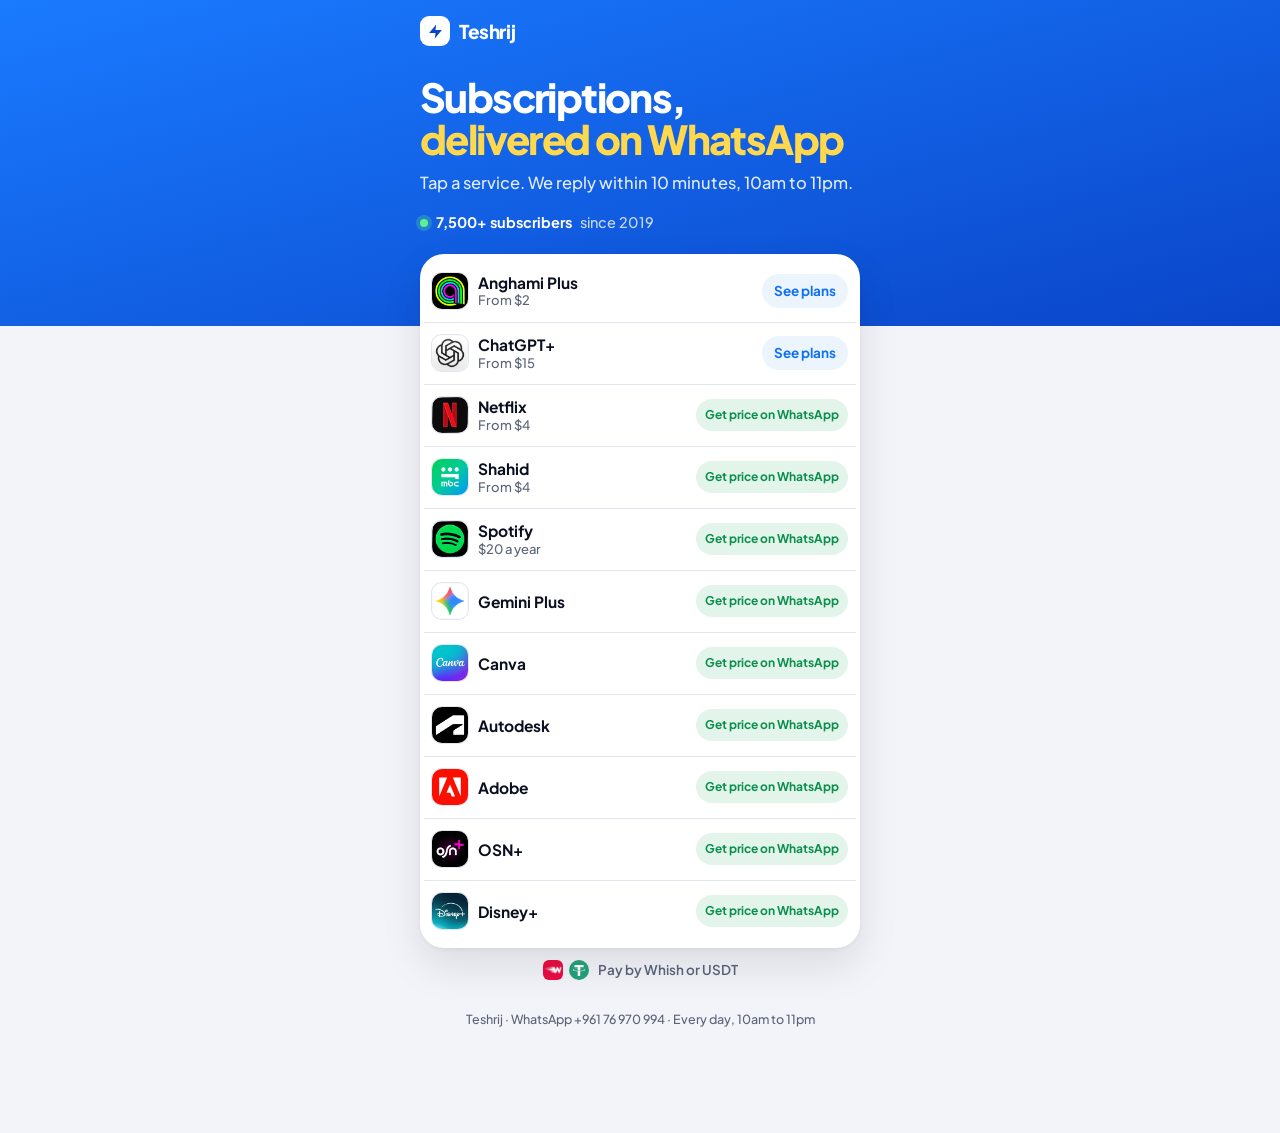
==== index.html @ 45667e6c "Publish Teshrij landing pages Co-Authored-By: Claude Opus 5.5 <noreply@anthropic.com>" ====
<!doctype html>
<html lang="en">
<head>
  <meta charset="utf-8">
  <meta name="viewport" content="width=device-width, initial-scale=1, viewport-fit=cover">
  <title>Subscriptions | Teshrij</title>
  <meta name="description" content="Anghami, ChatGPT, Netflix, Shahid, Spotify, Gemini, Canva, Autodesk, Adobe, OSN+ and Disney+ subscriptions. Prices and details on WhatsApp.">
  <meta name="theme-color" content="#1a7bff">
  <link rel="icon" href="data:image/svg+xml,%3Csvg xmlns='http://www.w3.org/2000/svg' viewBox='0 0 32 32'%3E%3Crect width='32' height='32' rx='8' fill='%230f71f2'/%3E%3Cpath transform='translate(4 4)' d='M13 2 3 14h9l-1 8 10-12h-9l1-8z' fill='%23fff'/%3E%3C/svg%3E">
  <link rel="preconnect" href="https://fonts.googleapis.com">
  <link rel="preconnect" href="https://fonts.gstatic.com" crossorigin>
  <link href="https://fonts.googleapis.com/css2?family=Plus+Jakarta+Sans:wght@500;600;700;800&display=swap" rel="stylesheet">
  <link rel="stylesheet" href="lp.css">

  <!-- TikTok Pixel Code Start (pixel "combined") -->
  <script>
  !function (w, d, t) {
    w.TiktokAnalyticsObject=t;var ttq=w[t]=w[t]||[];ttq.methods=["page","track","identify","instances","debug","on","off","once","ready","alias","group","enableCookie","disableCookie","holdConsent","revokeConsent","grantConsent"],ttq.setAndDefer=function(t,e){t[e]=function(){t.push([e].concat(Array.prototype.slice.call(arguments,0)))}};for(var i=0;i<ttq.methods.length;i++)ttq.setAndDefer(ttq,ttq.methods[i]);ttq.instance=function(t){for(
  var e=ttq._i[t]||[],n=0;n<ttq.methods.length;n++)ttq.setAndDefer(e,ttq.methods[n]);return e},ttq.load=function(e,n){var r="https://analytics.tiktok.com/i18n/pixel/events.js",o=n&&n.partner;ttq._i=ttq._i||{},ttq._i[e]=[],ttq._i[e]._u=r,ttq._t=ttq._t||{},ttq._t[e]=+new Date,ttq._o=ttq._o||{},ttq._o[e]=n||{};n=document.createElement("script")
  ;n.type="text/javascript",n.async=!0,n.src=r+"?sdkid="+e+"&lib="+t;e=document.getElementsByTagName("script")[0];e.parentNode.insertBefore(n,e)};

    ttq.load('DBV30EBC77UCDH70T290');
    ttq.page();
  }(window, document, 'ttq');
  </script>
  <!-- TikTok Pixel Code End -->
</head>
<body class="theme-gpt">
  <header class="hero">
    <div class="wrap">
      <div class="top">
        <p class="brand"><span class="mark"><svg viewBox="0 0 24 24" aria-hidden="true"><path d="M13 2 3 14h9l-1 8 10-12h-9l1-8z"/></svg></span>Teshrij</p>
      </div>
      <h1>Subscriptions, <em>delivered on WhatsApp</em></h1>
      <p class="lead">Tap a service. We reply within 10 minutes, 10am to 11pm.</p>
      <p class="trust"><span class="dotlive"></span><b>7,500+ subscribers</b> since 2019</p>
    </div>
  </header>

  <main class="wrap">
    <div class="list services buy">
        <a class="row" href="anghami.html" data-page>
          <img src="img/anghami.png" alt="" width="40" height="40"><span class="name">Anghami Plus<small>From $2</small></span><span class="go">See plans</span>
        </a>
        <a class="row" href="chatgpt.html" data-page>
          <img src="img/chatgpt.png" alt="" width="40" height="40"><span class="name">ChatGPT+<small>From $15</small></span><span class="go">See plans</span>
        </a>
        <a class="row" data-wa="Hello! I'd like the prices and details for Netflix" href="https://wa.me/96176970994">
          <img src="img/netflix.png" alt="" width="40" height="40"><span class="name">Netflix<small>From $4</small></span><span class="go">Get price on WhatsApp</span>
        </a>
        <a class="row" data-wa="Hello! I'd like the prices and details for Shahid" href="https://wa.me/96176970994">
          <img src="img/shahid.png" alt="" width="40" height="40"><span class="name">Shahid<small>From $4</small></span><span class="go">Get price on WhatsApp</span>
        </a>
        <a class="row" data-wa="Hello! I'd like the prices and details for Spotify" href="https://wa.me/96176970994">
          <img src="img/spotify.png" alt="" width="40" height="40"><span class="name">Spotify<small>$20 a year</small></span><span class="go">Get price on WhatsApp</span>
        </a>
        <a class="row" data-wa="Hello! I'd like the prices and details for Gemini Plus" href="https://wa.me/96176970994">
          <img src="img/gemini.png" alt="" width="40" height="40"><span class="name">Gemini Plus</span><span class="go">Get price on WhatsApp</span>
        </a>
        <a class="row" data-wa="Hello! I'd like the prices and details for Canva" href="https://wa.me/96176970994">
          <img src="img/canva.png" alt="" width="40" height="40"><span class="name">Canva</span><span class="go">Get price on WhatsApp</span>
        </a>
        <a class="row" data-wa="Hello! I'd like the prices and details for Autodesk" href="https://wa.me/96176970994">
          <img src="img/autodesk.png" alt="" width="40" height="40"><span class="name">Autodesk</span><span class="go">Get price on WhatsApp</span>
        </a>
        <a class="row" data-wa="Hello! I'd like the prices and details for Adobe" href="https://wa.me/96176970994">
          <img src="img/adobe.svg" alt="" width="40" height="40"><span class="name">Adobe</span><span class="go">Get price on WhatsApp</span>
        </a>
        <a class="row" data-wa="Hello! I'd like the prices and details for OSN+" href="https://wa.me/96176970994">
          <img src="img/osn.png" alt="" width="40" height="40"><span class="name">OSN+</span><span class="go">Get price on WhatsApp</span>
        </a>
        <a class="row" data-wa="Hello! I'd like the prices and details for Disney+" href="https://wa.me/96176970994">
          <img src="img/disney.png" alt="" width="40" height="40"><span class="name">Disney+</span><span class="go">Get price on WhatsApp</span>
        </a>
    </div>

    <p class="assure"><img src="img/whish.png" alt="" width="20" height="20"><img src="img/usdt.svg" alt="" width="20" height="20"><span>Pay by Whish or USDT</span></p>

    <footer>Teshrij · WhatsApp +961 76 970 994 · Every day, 10am to 11pm</footer>
  </main>

  <script src="catalog.js"></script>
</body>
</html>
---- lp.css ----
/* Teshrij landing pages. Phone first. A dark hero carries the offer; the plan card overlaps it so the
   prices are on the first screen. <body class="theme-gpt | theme-anghami"> sets the product colours. */
:root {
  --bg: #f3f4f9;
  --card: #ffffff;
  --text: #0b1020;
  --muted: #5b6478;
  --line: #e3e6ef;
  --hero: #070a13;
  --wa: #16a34a;
  --price: #ffd84d;
  --good: #0b8f4d;
  --shadow: 0 2px 4px rgba(11, 16, 32, 0.04), 0 18px 40px rgba(11, 16, 32, 0.10);
  --font: "Plus Jakarta Sans", system-ui, -apple-system, "Segoe UI", Roboto, sans-serif;
}
/* one clear colour per page for the hero; green for the action, yellow for the price, on every page */
.theme-gpt { --a1: #1a7bff; --a2: #0a45c9; --accent: #0f71f2; --tint: rgba(15, 113, 242, 0.08); }
.theme-anghami { --a1: #8a3ffc; --a2: #5b1fd1; --accent: #7b2ff7; --tint: rgba(123, 47, 247, 0.08); }

@media (prefers-color-scheme: dark) {
  :root { --bg: #070a13; --card: #121a2c; --text: #f3f5fa; --muted: #98a2b7; --line: #25304a; --good: #3ddc84; --shadow: 0 18px 40px rgba(0, 0, 0, 0.45); }
  .theme-gpt { --accent: #5aa2ff; --tint: rgba(90, 162, 255, 0.14); }
  .theme-anghami { --accent: #b68cff; --tint: rgba(182, 140, 255, 0.14); }
}

* { box-sizing: border-box; margin: 0; -webkit-tap-highlight-color: transparent; }
html { scroll-behavior: smooth; }
body {
  background: var(--bg);
  color: var(--text);
  font: 500 16px/1.5 var(--font);
  -webkit-text-size-adjust: 100%;
  -webkit-font-smoothing: antialiased;
  min-height: 100vh;
  padding-bottom: calc(104px + env(safe-area-inset-bottom)); /* room for the bottom bar */
}
.wrap { max-width: 476px; margin: 0 auto; padding: 0 18px; }
button { font: inherit; }

/* ---- hero ---- */
.hero {
  background: linear-gradient(165deg, var(--a1), var(--a2));
  color: #fff;
  padding: 16px 0 92px;
}
.top { display: flex; align-items: center; justify-content: space-between; gap: 12px; }
.brand { display: flex; align-items: center; gap: 9px; font-weight: 800; font-size: 19px; letter-spacing: -0.02em; }
.brand .mark { display: grid; place-items: center; width: 30px; height: 30px; border-radius: 9px; background: #fff; }
.brand svg { width: 17px; height: 17px; fill: var(--a2); }
.msg {
  display: inline-flex; align-items: center; gap: 6px; padding: 7px 12px; border-radius: 99px;
  border: 1px solid rgba(255, 255, 255, 0.22); background: rgba(255, 255, 255, 0.08);
  color: rgba(255, 255, 255, 0.85); font-size: 13px; font-weight: 600; text-decoration: none;
}
.msg svg { width: 15px; height: 15px; fill: #fff; }
.product { display: flex; align-items: center; gap: 9px; margin-top: 30px; font-weight: 700; font-size: 15px; color: rgba(255, 255, 255, 0.8); }
.product img { width: 28px; height: 28px; border-radius: 8px; }
h1 { margin-top: 10px; font-size: 40px; line-height: 1.04; letter-spacing: -0.04em; font-weight: 800; text-wrap: balance; }
.hero .top + h1 { margin-top: 30px; }
h1 em { font-style: normal; color: var(--price); }
h1 .kind { display: block; }
.lead { margin-top: 12px; font-size: 16.5px; color: rgba(255, 255, 255, 0.88); text-wrap: pretty; }
.trust { display: flex; align-items: center; gap: 8px; margin-top: 16px; font-size: 14.5px; color: rgba(255, 255, 255, 0.78); }
.trust b { color: #fff; font-weight: 700; }
.dotlive { width: 8px; height: 8px; border-radius: 50%; background: #5cf08f; box-shadow: 0 0 0 4px rgba(92, 240, 143, 0.25); }

/* ---- plan card (overlaps the hero) ---- */
.buy { position: relative; margin-top: -72px; padding: 18px 14px 14px; background: var(--card); border-radius: 24px; box-shadow: var(--shadow); }
.buy h2 { margin: 0 4px; font-size: 18px; font-weight: 800; letter-spacing: -0.02em; text-transform: none; color: var(--text); }
.plans { margin-top: 12px; display: grid; gap: 9px; }
.plan { display: block; position: relative; cursor: pointer; }
.plan input { position: absolute; inset: 0; width: 100%; height: 100%; margin: 0; opacity: 0; cursor: pointer; }
.plan .box {
  position: relative; display: flex; align-items: center; gap: 12px; min-height: 62px; padding: 10px 14px;
  border: 1.5px solid var(--line); border-radius: 16px; transition: border-color 0.15s, background-color 0.15s;
}
.plan .dot { flex: none; width: 22px; height: 22px; border-radius: 50%; border: 2px solid var(--line); transition: border-color 0.15s, border-width 0.15s; }
.plan .name { flex: 1; min-width: 0; font-weight: 700; font-size: 16.5px; line-height: 1.25; }
.plan .name small { display: block; font-weight: 500; font-size: 13px; color: var(--muted); margin-top: 1px; }
.plan .name .save { color: var(--good); font-weight: 700; }
.plan .price { font-weight: 800; font-size: 22px; letter-spacing: -0.03em; font-variant-numeric: tabular-nums; }
.plan .tag {
  position: absolute; top: -10px; right: 12px; padding: 2px 10px; border-radius: 99px;
  background: var(--price); color: #231a00; font-size: 11px; font-weight: 800; letter-spacing: 0.03em; text-transform: uppercase;
}
.plan input:checked + .box { border-color: var(--accent); background: var(--tint); }
.plan input:checked + .box .dot { border-color: var(--accent); border-width: 7px; }
.plan input:focus-visible + .box { outline: 2px solid var(--accent); outline-offset: 2px; }
.or { margin: 6px 4px -2px; font-size: 13px; font-weight: 700; color: var(--muted); }

/* ---- buttons ---- */
.cta {
  display: flex; align-items: center; justify-content: center; gap: 10px; width: 100%; min-height: 58px; padding: 0 16px;
  border: 0; border-radius: 16px; cursor: pointer; text-decoration: none;
  background: var(--wa); color: #fff;
  font-weight: 800; font-size: 17.5px; letter-spacing: -0.01em;
  box-shadow: 0 10px 24px rgba(22, 163, 74, 0.35);
  transition: transform 0.1s;
}
.cta:active { transform: scale(0.98); }
.cta svg { flex: none; width: 24px; height: 24px; fill: currentColor; }
.buy .cta { margin-top: 14px; }
.cta.off { background: var(--line); color: var(--muted); box-shadow: none; }
.cta.off svg { display: none; }
.assure { display: flex; align-items: center; justify-content: center; gap: 6px; margin-top: 12px; color: var(--muted); font-size: 13.5px; font-weight: 600; }
.assure img { width: 20px; height: 20px; border-radius: 6px; }
.assure span { margin-left: 3px; }

/* ---- benefits ---- */
.benefits { list-style: none; padding: 0; margin-top: 16px; display: grid; grid-template-columns: repeat(3, 1fr); gap: 9px; }
.benefits li { padding: 14px 8px 12px; background: var(--card); border: 1px solid var(--line); border-radius: 16px; text-align: center; font-size: 13px; font-weight: 700; line-height: 1.3; }
.benefits svg { display: block; width: 24px; height: 24px; margin: 0 auto 8px; fill: none; stroke: var(--accent); stroke-width: 2; stroke-linecap: round; stroke-linejoin: round; }

/* ---- section titles ---- */
main > h2 { margin-top: 34px; font-size: 21px; font-weight: 800; letter-spacing: -0.03em; }

/* ---- reviews: swipe sideways ---- */
.reviews { display: flex; gap: 10px; margin: 12px -18px 0; padding: 2px 18px 6px; overflow-x: auto; scroll-snap-type: x mandatory; scrollbar-width: none; }
.reviews::-webkit-scrollbar { display: none; }
.reviews figure { flex: 0 0 78%; scroll-snap-align: center; padding: 16px; background: var(--card); border: 1px solid var(--line); border-radius: 18px; }
.reviews figure::before { content: "\201C"; display: block; height: 26px; font-size: 44px; line-height: 1; font-weight: 800; color: var(--accent); }
.reviews blockquote { font-weight: 700; font-size: 16px; line-height: 1.4; }
.reviews figcaption { margin-top: 8px; color: var(--muted); font-size: 12.5px; }

/* ---- numbers ---- */
.proof { list-style: none; padding: 0; margin-top: 14px; display: grid; grid-template-columns: repeat(3, 1fr); background: var(--card); border: 1px solid var(--line); border-radius: 18px; }
.proof li { padding: 14px 6px; text-align: center; }
.proof li + li { border-left: 1px solid var(--line); }
.proof b { display: block; font-size: 22px; font-weight: 800; letter-spacing: -0.03em; line-height: 1.2; }
.proof span { display: block; color: var(--muted); font-size: 12.5px; margin-top: 2px; }

/* ---- how it works ---- */
.steps { list-style: none; padding: 0; margin-top: 12px; display: grid; gap: 9px; counter-reset: step; }
.steps li { position: relative; padding: 14px 16px 14px 58px; background: var(--card); border: 1px solid var(--line); border-radius: 16px; counter-increment: step; }
.steps li::before {
  content: counter(step); position: absolute; left: 14px; top: 14px; width: 30px; height: 30px; border-radius: 10px;
  background: var(--accent); color: #fff; font-weight: 800; font-size: 14px; display: grid; place-items: center;
}
.steps b { display: block; font-weight: 700; }
.steps span { color: var(--muted); font-size: 14.5px; }

/* ---- questions ---- */
.faq { margin-top: 12px; background: var(--card); border: 1px solid var(--line); border-radius: 18px; overflow: hidden; }
.faq details + details { border-top: 1px solid var(--line); }
.faq summary { display: flex; align-items: center; justify-content: space-between; gap: 12px; padding: 15px 16px; font-weight: 700; cursor: pointer; list-style: none; }
.faq summary::-webkit-details-marker { display: none; }
.faq summary::after { content: "+"; flex: none; color: var(--muted); font-size: 22px; font-weight: 500; line-height: 1; }
.faq details[open] summary::after { content: "\2212"; }
.faq p { padding: 0 16px 16px; color: var(--muted); font-size: 15px; }

footer { margin-top: 30px; color: var(--muted); font-size: 12.5px; text-align: center; }

/* ---- services list ---- */
.list.services { padding: 6px 4px; }
.row { display: flex; align-items: center; gap: 12px; min-height: 62px; padding: 9px 12px; text-decoration: none; color: inherit; border-radius: 14px; }
.row + .row { border-top: 1px solid var(--line); border-radius: 0; }
.row:active { background: var(--tint); }
.row img { flex: none; width: 40px; height: 40px; border-radius: 11px; object-fit: cover; box-shadow: 0 0 0 1px var(--line); }
.row .name { flex: 1; min-width: 0; font-weight: 700; font-size: 16.5px; line-height: 1.25; }
.row .name small { display: block; font-weight: 500; font-size: 13px; color: var(--muted); }
.row .go { flex: none; padding: 7px 12px; border-radius: 99px; background: var(--tint); color: var(--accent); font-weight: 700; font-size: 13.5px; }
.row[data-wa] .go { padding: 7px 9px; background: rgba(31, 170, 85, 0.12); color: var(--good); font-size: 12px; white-space: nowrap; }
/* the long WhatsApp label needs room on narrow phones */
.list.services .row { gap: 10px; padding: 9px 8px; }
.list.services .row img { width: 36px; height: 36px; border-radius: 10px; }
.list.services .row .name { font-size: 15.5px; }

/* ---- bottom bar ---- */
.bar {
  position: fixed; left: 0; right: 0; bottom: 0; z-index: 5;
  padding: 12px 18px calc(12px + env(safe-area-inset-bottom));
  background: var(--bg); border-top: 1px solid var(--line); transition: transform 0.2s ease-out;
}
.bar.hide { transform: translateY(110%); }
.bar > * { max-width: 440px; margin-left: auto; margin-right: auto; }

/* ---- order confirmation (bottom sheet) ---- */
[hidden] { display: none !important; }
.sheet { position: fixed; inset: 0; z-index: 10; display: flex; align-items: flex-end; justify-content: center; background: rgba(4, 6, 12, 0.62); animation: fade 0.15s; }
.sheet-card { width: 100%; max-width: 476px; padding: 24px 18px calc(12px + env(safe-area-inset-bottom)); background: var(--card); border-radius: 26px 26px 0 0; animation: rise 0.22s ease-out; }
.sheet h3 { font-size: 22px; font-weight: 800; letter-spacing: -0.03em; }
.sum { display: flex; align-items: center; justify-content: space-between; gap: 12px; margin-top: 14px; padding: 14px 16px; border-radius: 16px; background: var(--tint); font-weight: 700; }
.sum b { font-size: 26px; font-weight: 800; letter-spacing: -0.03em; }
.label { margin-top: 18px; font-weight: 800; }
.pays { display: grid; grid-template-columns: 1fr 1fr; gap: 10px; margin-top: 8px; }
.pays.nudge { animation: nudge 0.4s; }
.pays label { position: relative; cursor: pointer; }
.pays input { position: absolute; inset: 0; width: 100%; height: 100%; margin: 0; opacity: 0; cursor: pointer; }
.pays span { display: flex; align-items: center; justify-content: center; gap: 9px; min-height: 58px; border: 1.5px solid var(--line); border-radius: 16px; font-weight: 800; font-size: 17px; }
.pays img { width: 28px; height: 28px; border-radius: 8px; }
.pays input:checked + span { border-color: var(--accent); background: var(--tint); }
.pays input:focus-visible + span { outline: 2px solid var(--accent); outline-offset: 2px; }
.agree { margin: 14px 0 12px; color: var(--muted); font-size: 14px; text-align: center; }
.back { display: block; width: 100%; margin-top: 4px; padding: 12px; background: none; border: 0; color: var(--muted); font-size: 15px; font-weight: 700; cursor: pointer; }
@keyframes fade { from { opacity: 0; } }
@keyframes rise { from { transform: translateY(24px); opacity: 0; } }
@keyframes nudge { 25% { transform: translateX(-6px); } 75% { transform: translateX(6px); } }

@media (prefers-reduced-motion: reduce) {
  * { animation: none !important; transition: none !important; }
  html { scroll-behavior: auto; }
}
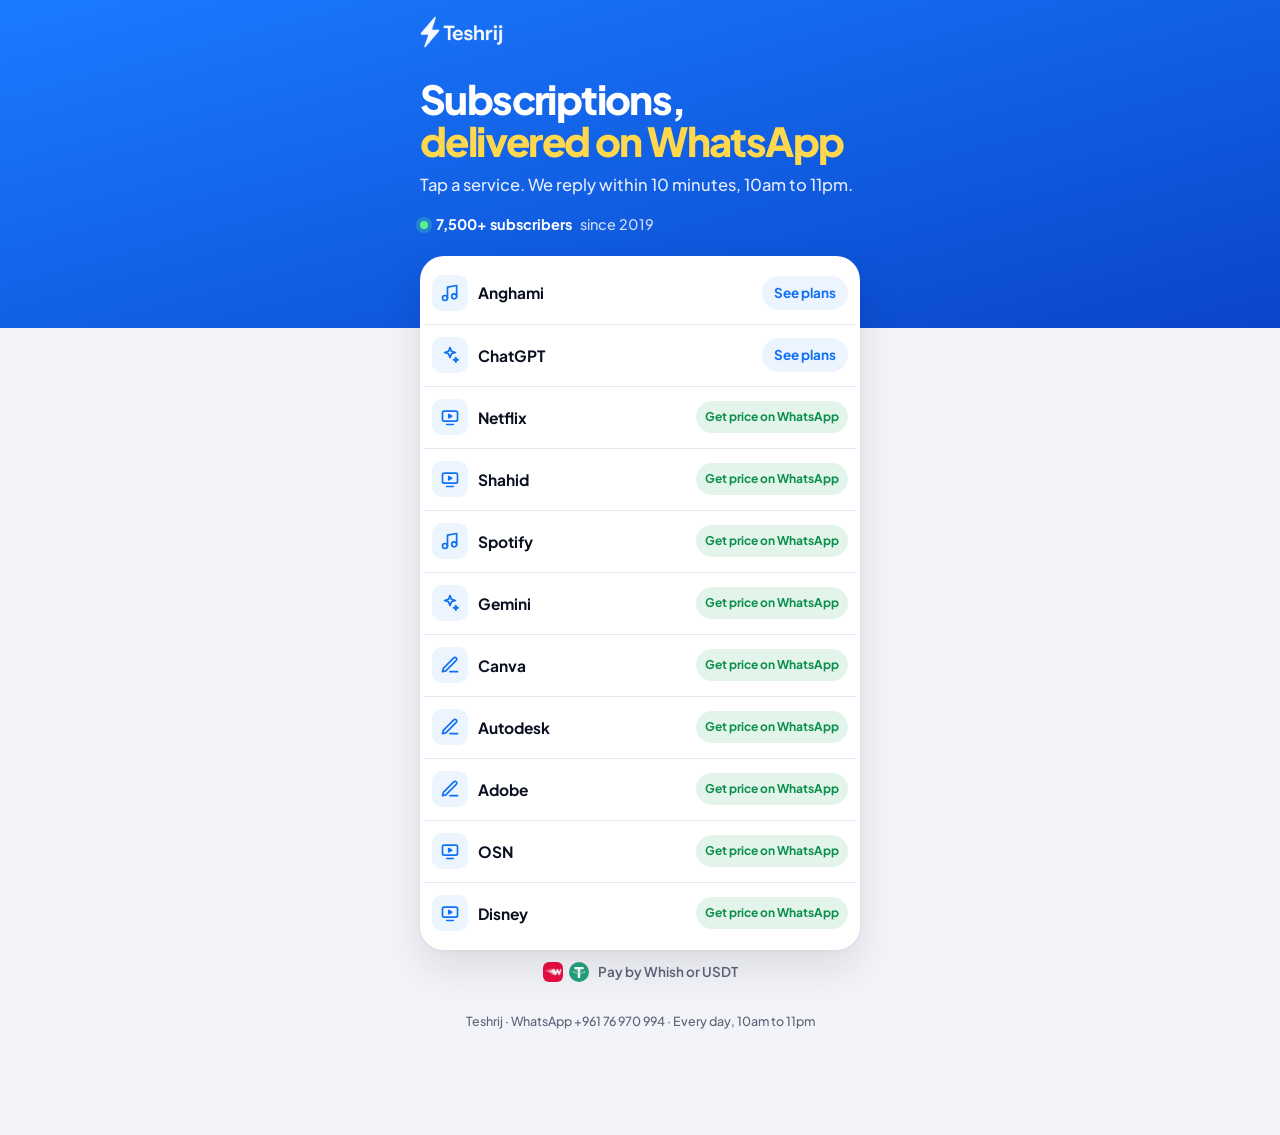
==== commit 878e77c0: "Services page without brand logos or prices, shared plans labelled, real logo - services.html / inde" ====
--- a/index.html
+++ b/index.html
@@ -4,13 +4,23 @@
   <meta charset="utf-8">
   <meta name="viewport" content="width=device-width, initial-scale=1, viewport-fit=cover">
   <title>Subscriptions | Teshrij</title>
-  <meta name="description" content="Anghami, ChatGPT, Netflix, Shahid, Spotify, Gemini, Canva, Autodesk, Adobe, OSN+ and Disney+ subscriptions. Prices and details on WhatsApp.">
+  <meta name="description" content="Anghami, ChatGPT, Netflix, Shahid, Spotify, Gemini, Canva, Autodesk, Adobe, OSN and Disney subscriptions. Prices and details on WhatsApp.">
   <meta name="theme-color" content="#1a7bff">
   <link rel="icon" href="data:image/svg+xml,%3Csvg xmlns='http://www.w3.org/2000/svg' viewBox='0 0 32 32'%3E%3Crect width='32' height='32' rx='8' fill='%230f71f2'/%3E%3Cpath transform='translate(4 4)' d='M13 2 3 14h9l-1 8 10-12h-9l1-8z' fill='%23fff'/%3E%3C/svg%3E">
   <link rel="preconnect" href="https://fonts.googleapis.com">
   <link rel="preconnect" href="https://fonts.gstatic.com" crossorigin>
   <link href="https://fonts.googleapis.com/css2?family=Plus+Jakarta+Sans:wght@500;600;700;800&display=swap" rel="stylesheet">
   <link rel="stylesheet" href="lp.css">
+  <style>
+    /* same page as services.html, with neutral icons instead of brand logos */
+    button.row { width: 100%; background: none; border: 0; text-align: left; cursor: pointer; font: inherit; color: inherit; }
+    .row .ico { flex: none; display: grid; place-items: center; width: 36px; height: 36px; border-radius: 10px; background: var(--tint); }
+    .row .ico svg { width: 20px; height: 20px; fill: none; stroke: var(--accent); stroke-width: 2; stroke-linecap: round; stroke-linejoin: round; }
+    .sheet .note { margin: 6px 0 18px; color: var(--muted); font-size: 15px; }
+    .sheet .points { list-style: none; padding: 0; margin: 0 0 18px; display: grid; gap: 8px; }
+    .sheet .points li { display: flex; align-items: center; gap: 10px; font-weight: 600; font-size: 15px; }
+    .sheet .points svg { flex: none; width: 20px; height: 20px; fill: none; stroke: var(--good); stroke-width: 2.4; stroke-linecap: round; stroke-linejoin: round; }
+  </style>
 
   <!-- TikTok Pixel Code Start (pixel "combined") -->
   <script>
@@ -29,7 +39,7 @@
   <header class="hero">
     <div class="wrap">
       <div class="top">
-        <p class="brand"><span class="mark"><svg viewBox="0 0 24 24" aria-hidden="true"><path d="M13 2 3 14h9l-1 8 10-12h-9l1-8z"/></svg></span>Teshrij</p>
+        <p class="brand"><img class="logo" src="img/teshrij-logo-white.png" alt="Teshrij" width="83" height="32"></p>
       </div>
       <h1>Subscriptions, <em>delivered on WhatsApp</em></h1>
       <p class="lead">Tap a service. We reply within 10 minutes, 10am to 11pm.</p>
@@ -40,38 +50,38 @@
   <main class="wrap">
     <div class="list services buy">
         <a class="row" href="anghami.html" data-page>
-          <img src="img/anghami.png" alt="" width="40" height="40"><span class="name">Anghami Plus<small>From $2</small></span><span class="go">See plans</span>
+          <span class="ico"><svg viewBox="0 0 24 24" aria-hidden="true"><path d="M9 18V5l11-2v13"/><circle cx="6" cy="18" r="3"/><circle cx="17" cy="16" r="3"/></svg></span><span class="name">Anghami</span><span class="go">See plans</span>
         </a>
         <a class="row" href="chatgpt.html" data-page>
-          <img src="img/chatgpt.png" alt="" width="40" height="40"><span class="name">ChatGPT+<small>From $15</small></span><span class="go">See plans</span>
+          <span class="ico"><svg viewBox="0 0 24 24" aria-hidden="true"><path d="M12 3l1.8 4.6L18.5 9l-4.7 1.6L12 15l-1.8-4.4L5.5 9l4.7-1.4z"/><path d="M19 15l.8 2 2 .8-2 .8-.8 2-.8-2-2-.8 2-.8z"/></svg></span><span class="name">ChatGPT</span><span class="go">See plans</span>
         </a>
-        <a class="row" data-wa="Hello! I'd like the prices and details for Netflix" href="https://wa.me/96176970994">
-          <img src="img/netflix.png" alt="" width="40" height="40"><span class="name">Netflix<small>From $4</small></span><span class="go">Get price on WhatsApp</span>
-        </a>
-        <a class="row" data-wa="Hello! I'd like the prices and details for Shahid" href="https://wa.me/96176970994">
-          <img src="img/shahid.png" alt="" width="40" height="40"><span class="name">Shahid<small>From $4</small></span><span class="go">Get price on WhatsApp</span>
-        </a>
-        <a class="row" data-wa="Hello! I'd like the prices and details for Spotify" href="https://wa.me/96176970994">
-          <img src="img/spotify.png" alt="" width="40" height="40"><span class="name">Spotify<small>$20 a year</small></span><span class="go">Get price on WhatsApp</span>
-        </a>
-        <a class="row" data-wa="Hello! I'd like the prices and details for Gemini Plus" href="https://wa.me/96176970994">
-          <img src="img/gemini.png" alt="" width="40" height="40"><span class="name">Gemini Plus</span><span class="go">Get price on WhatsApp</span>
-        </a>
-        <a class="row" data-wa="Hello! I'd like the prices and details for Canva" href="https://wa.me/96176970994">
-          <img src="img/canva.png" alt="" width="40" height="40"><span class="name">Canva</span><span class="go">Get price on WhatsApp</span>
-        </a>
-        <a class="row" data-wa="Hello! I'd like the prices and details for Autodesk" href="https://wa.me/96176970994">
-          <img src="img/autodesk.png" alt="" width="40" height="40"><span class="name">Autodesk</span><span class="go">Get price on WhatsApp</span>
-        </a>
-        <a class="row" data-wa="Hello! I'd like the prices and details for Adobe" href="https://wa.me/96176970994">
-          <img src="img/adobe.svg" alt="" width="40" height="40"><span class="name">Adobe</span><span class="go">Get price on WhatsApp</span>
-        </a>
-        <a class="row" data-wa="Hello! I'd like the prices and details for OSN+" href="https://wa.me/96176970994">
-          <img src="img/osn.png" alt="" width="40" height="40"><span class="name">OSN+</span><span class="go">Get price on WhatsApp</span>
-        </a>
-        <a class="row" data-wa="Hello! I'd like the prices and details for Disney+" href="https://wa.me/96176970994">
-          <img src="img/disney.png" alt="" width="40" height="40"><span class="name">Disney+</span><span class="go">Get price on WhatsApp</span>
-        </a>
+        <button type="button" class="row" data-wa="Hello! I'd like the prices and details for Netflix">
+          <span class="ico"><svg viewBox="0 0 24 24" aria-hidden="true"><rect x="3" y="5" width="18" height="12" rx="2"/><path d="M8 21h8M10.5 9l3.5 2-3.5 2z"/></svg></span><span class="name">Netflix</span><span class="go">Get price on WhatsApp</span>
+        </button>
+        <button type="button" class="row" data-wa="Hello! I'd like the prices and details for Shahid">
+          <span class="ico"><svg viewBox="0 0 24 24" aria-hidden="true"><rect x="3" y="5" width="18" height="12" rx="2"/><path d="M8 21h8M10.5 9l3.5 2-3.5 2z"/></svg></span><span class="name">Shahid</span><span class="go">Get price on WhatsApp</span>
+        </button>
+        <button type="button" class="row" data-wa="Hello! I'd like the prices and details for Spotify">
+          <span class="ico"><svg viewBox="0 0 24 24" aria-hidden="true"><path d="M9 18V5l11-2v13"/><circle cx="6" cy="18" r="3"/><circle cx="17" cy="16" r="3"/></svg></span><span class="name">Spotify</span><span class="go">Get price on WhatsApp</span>
+        </button>
+        <button type="button" class="row" data-wa="Hello! I'd like the prices and details for Gemini Plus">
+          <span class="ico"><svg viewBox="0 0 24 24" aria-hidden="true"><path d="M12 3l1.8 4.6L18.5 9l-4.7 1.6L12 15l-1.8-4.4L5.5 9l4.7-1.4z"/><path d="M19 15l.8 2 2 .8-2 .8-.8 2-.8-2-2-.8 2-.8z"/></svg></span><span class="name">Gemini</span><span class="go">Get price on WhatsApp</span>
+        </button>
+        <button type="button" class="row" data-wa="Hello! I'd like the prices and details for Canva">
+          <span class="ico"><svg viewBox="0 0 24 24" aria-hidden="true"><path d="M12 20h9"/><path d="M16.5 3.5a2.1 2.1 0 0 1 3 3L7 19l-4 1 1-4z"/></svg></span><span class="name">Canva</span><span class="go">Get price on WhatsApp</span>
+        </button>
+        <button type="button" class="row" data-wa="Hello! I'd like the prices and details for Autodesk">
+          <span class="ico"><svg viewBox="0 0 24 24" aria-hidden="true"><path d="M12 20h9"/><path d="M16.5 3.5a2.1 2.1 0 0 1 3 3L7 19l-4 1 1-4z"/></svg></span><span class="name">Autodesk</span><span class="go">Get price on WhatsApp</span>
+        </button>
+        <button type="button" class="row" data-wa="Hello! I'd like the prices and details for Adobe">
+          <span class="ico"><svg viewBox="0 0 24 24" aria-hidden="true"><path d="M12 20h9"/><path d="M16.5 3.5a2.1 2.1 0 0 1 3 3L7 19l-4 1 1-4z"/></svg></span><span class="name">Adobe</span><span class="go">Get price on WhatsApp</span>
+        </button>
+        <button type="button" class="row" data-wa="Hello! I'd like the prices and details for OSN+">
+          <span class="ico"><svg viewBox="0 0 24 24" aria-hidden="true"><rect x="3" y="5" width="18" height="12" rx="2"/><path d="M8 21h8M10.5 9l3.5 2-3.5 2z"/></svg></span><span class="name">OSN</span><span class="go">Get price on WhatsApp</span>
+        </button>
+        <button type="button" class="row" data-wa="Hello! I'd like the prices and details for Disney+">
+          <span class="ico"><svg viewBox="0 0 24 24" aria-hidden="true"><rect x="3" y="5" width="18" height="12" rx="2"/><path d="M8 21h8M10.5 9l3.5 2-3.5 2z"/></svg></span><span class="name">Disney</span><span class="go">Get price on WhatsApp</span>
+        </button>
     </div>
 
     <p class="assure"><img src="img/whish.png" alt="" width="20" height="20"><img src="img/usdt.svg" alt="" width="20" height="20"><span>Pay by Whish or USDT</span></p>
@@ -79,6 +89,20 @@
     <footer>Teshrij · WhatsApp +961 76 970 994 · Every day, 10am to 11pm</footer>
   </main>
 
-  <script src="catalog.js"></script>
+  <!-- second step: WhatsApp opens only from "Continue on WhatsApp" -->
+  <div class="sheet" id="sheet" hidden>
+    <div class="sheet-card" role="dialog" aria-modal="true" aria-labelledby="s-title">
+      <h3 id="s-title"></h3>
+      <p class="note">We send you the prices and details on WhatsApp.</p>
+      <ul class="points">
+        <li><svg viewBox="0 0 24 24" aria-hidden="true"><path d="M5 12l5 5L20 7"/></svg>Reply within 10 minutes, 10am to 11pm</li>
+        <li><svg viewBox="0 0 24 24" aria-hidden="true"><path d="M5 12l5 5L20 7"/></svg>Pay by Whish or USDT</li>
+      </ul>
+      <a id="send" class="cta" href="#"><svg viewBox="0 0 24 24" aria-hidden="true"><path d="M12 2a10 10 0 0 0-8.6 15.1L2 22l5-1.3A10 10 0 1 0 12 2zm0 18.2c-1.5 0-3-.4-4.3-1.2l-.3-.2-3 .8.8-2.9-.2-.3A8.2 8.2 0 1 1 12 20.2zm4.5-6.1c-.2-.1-1.5-.7-1.7-.8-.2-.1-.4-.1-.6.1l-.8 1c-.1.2-.3.2-.5.1-1.4-.7-2.4-1.5-3.2-3-.2-.3 0-.4.1-.6l.4-.5.3-.5v-.5l-.8-1.9c-.2-.5-.4-.4-.6-.4h-.5c-.2 0-.5.1-.7.3-.9.9-1.1 2-.6 3.3a9.4 9.4 0 0 0 4.8 4.7c1.5.6 2.3.5 3 .3.6-.2 1.5-.8 1.7-1.4.1-.3.1-.6 0-.7l-.3-.2z"/></svg><span>Continue on WhatsApp</span></a>
+      <button type="button" id="back" class="back">Back</button>
+    </div>
+  </div>
+
+  <script src="start.js"></script>
 </body>
 </html>
--- a/lp.css
+++ b/lp.css
@@ -47,6 +47,7 @@
 .brand { display: flex; align-items: center; gap: 9px; font-weight: 800; font-size: 19px; letter-spacing: -0.02em; }
 .brand .mark { display: grid; place-items: center; width: 30px; height: 30px; border-radius: 9px; background: #fff; }
 .brand svg { width: 17px; height: 17px; fill: var(--a2); }
+.brand .logo { display: block; height: 32px; width: auto; }
 .msg {
   display: inline-flex; align-items: center; gap: 6px; padding: 7px 12px; border-radius: 99px;
   border: 1px solid rgba(255, 255, 255, 0.22); background: rgba(255, 255, 255, 0.08);
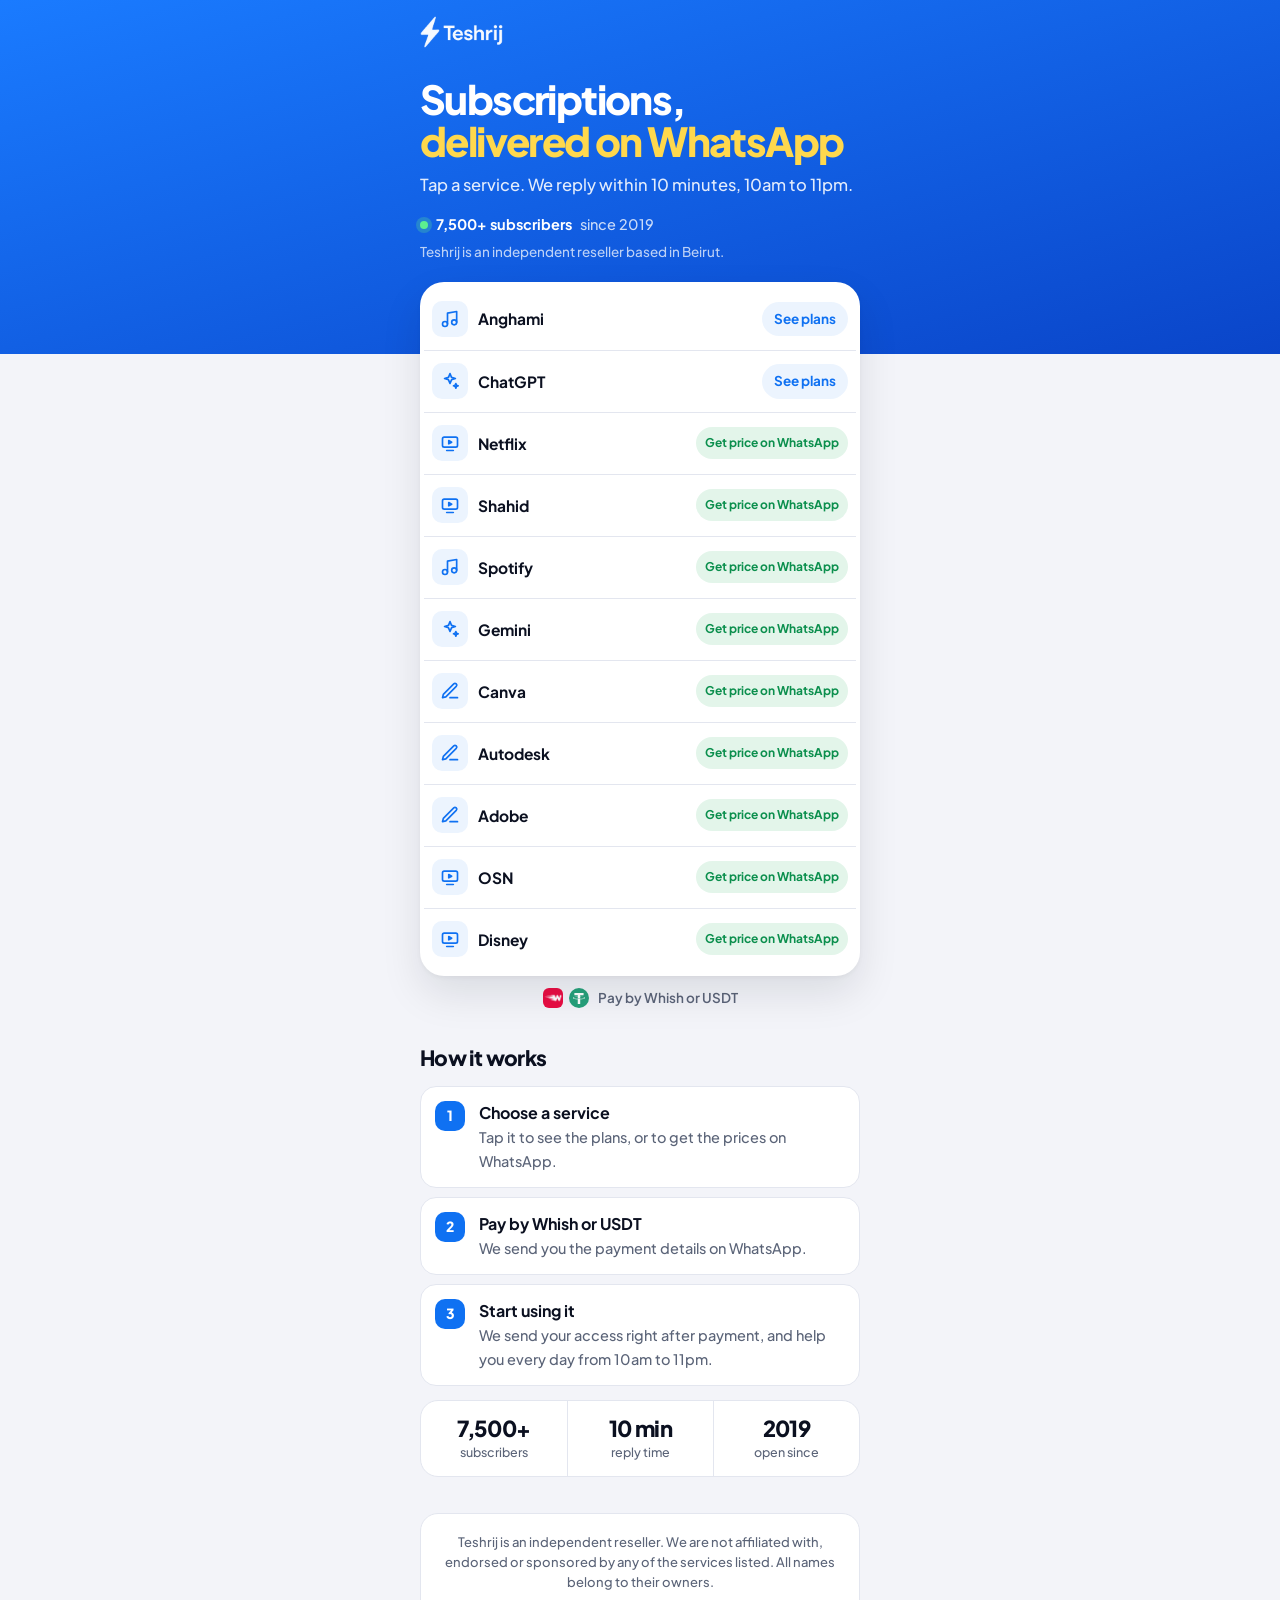
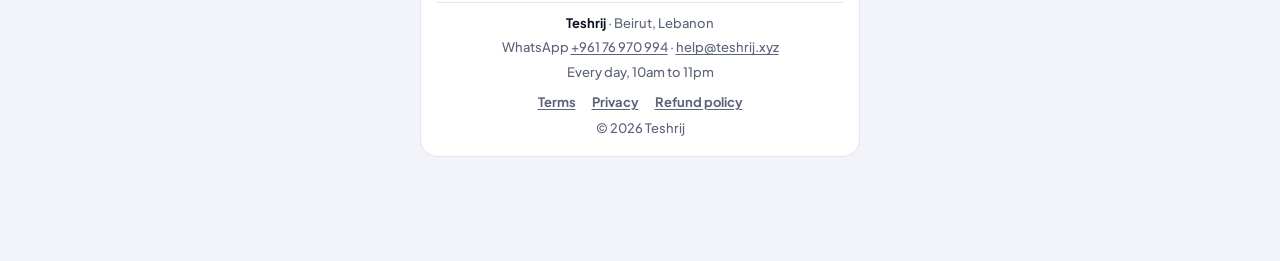
==== commit 238a3ac9: "Landing pages: TikTok ad policy pass No third-party logos, Teshrij-first titles, independent-reselle" ====
--- a/index.html
+++ b/index.html
@@ -3,8 +3,8 @@
 <head>
   <meta charset="utf-8">
   <meta name="viewport" content="width=device-width, initial-scale=1, viewport-fit=cover">
-  <title>Subscriptions | Teshrij</title>
-  <meta name="description" content="Anghami, ChatGPT, Netflix, Shahid, Spotify, Gemini, Canva, Autodesk, Adobe, OSN and Disney subscriptions. Prices and details on WhatsApp.">
+  <title>Teshrij | Subscriptions on WhatsApp</title>
+  <meta name="description" content="Teshrij, an independent subscription reseller in Beirut since 2019. Plans for popular apps and streaming services, ordered on WhatsApp.">
   <meta name="theme-color" content="#1a7bff">
   <link rel="icon" href="data:image/svg+xml,%3Csvg xmlns='http://www.w3.org/2000/svg' viewBox='0 0 32 32'%3E%3Crect width='32' height='32' rx='8' fill='%230f71f2'/%3E%3Cpath transform='translate(4 4)' d='M13 2 3 14h9l-1 8 10-12h-9l1-8z' fill='%23fff'/%3E%3C/svg%3E">
   <link rel="preconnect" href="https://fonts.googleapis.com">
@@ -34,6 +34,15 @@
   }(window, document, 'ttq');
   </script>
   <!-- TikTok Pixel Code End -->
+  <!-- Meta Pixel OFF since 2026-11-23 (owner): Meta gets only WhatsApp-ad messages and sales, server side.
+  <script>
+  !function(f,b,e,v,n,t,s){if(f.fbq)return;n=f.fbq=function(){n.callMethod?
+  n.callMethod.apply(n,arguments):n.queue.push(arguments)};if(!f._fbq)f._fbq=n;
+  n.push=n;n.loaded=!0;n.version='2.0';n.queue=[];t=b.createElement(e);t.async=!0;
+  t.src=v;s=b.getElementsByTagName(e)[0];s.parentNode.insertBefore(t,s)}(window,
+  document,'script','https://connect.facebook.net/en_US/fbevents.js');
+  </script>
+  -->
 </head>
 <body class="theme-gpt">
   <header class="hero">
@@ -44,6 +53,7 @@
       <h1>Subscriptions, <em>delivered on WhatsApp</em></h1>
       <p class="lead">Tap a service. We reply within 10 minutes, 10am to 11pm.</p>
       <p class="trust"><span class="dotlive"></span><b>7,500+ subscribers</b> since 2019</p>
+      <p class="who">Teshrij is an independent reseller based in Beirut.</p>
     </div>
   </header>
 
@@ -86,7 +96,27 @@
 
     <p class="assure"><img src="img/whish.png" alt="" width="20" height="20"><img src="img/usdt.svg" alt="" width="20" height="20"><span>Pay by Whish or USDT</span></p>
 
-    <footer>Teshrij · WhatsApp +961 76 970 994 · Every day, 10am to 11pm</footer>
+    <h2>How it works</h2>
+    <ol class="steps">
+      <li><b>Choose a service</b><span>Tap it to see the plans, or to get the prices on WhatsApp.</span></li>
+      <li><b>Pay by Whish or USDT</b><span>We send you the payment details on WhatsApp.</span></li>
+      <li><b>Start using it</b><span>We send your access right after payment, and help you every day from 10am to 11pm.</span></li>
+    </ol>
+
+    <ul class="proof">
+      <li><b>7,500+</b><span>subscribers</span></li>
+      <li><b>10 min</b><span>reply time</span></li>
+      <li><b>2019</b><span>open since</span></li>
+    </ul>
+
+    <footer class="site">
+      <p class="disclaimer">Teshrij is an independent reseller. We are not affiliated with, endorsed or sponsored by any of the services listed. All names belong to their owners.</p>
+      <p><b>Teshrij</b> · Beirut, Lebanon</p>
+      <p>WhatsApp <a href="https://wa.me/96176970994">+961 76 970 994</a> · <a href="mailto:help@teshrij.xyz">help@teshrij.xyz</a></p>
+      <p>Every day, 10am to 11pm</p>
+      <nav><a href="terms.html">Terms</a><a href="privacy.html">Privacy</a><a href="refund.html">Refund policy</a></nav>
+      <p>© 2026 Teshrij</p>
+    </footer>
   </main>
 
   <!-- second step: WhatsApp opens only from "Continue on WhatsApp" -->
--- a/lp.css
+++ b/lp.css
@@ -150,6 +150,30 @@
 .faq p { padding: 0 16px 16px; color: var(--muted); font-size: 15px; }
 
 footer { margin-top: 30px; color: var(--muted); font-size: 12.5px; text-align: center; }
+/* business details, disclaimer and policy links: TikTok asks for them on every landing page */
+footer.site { margin-top: 36px; padding: 18px 16px; background: var(--card); border: 1px solid var(--line); border-radius: 18px; font-size: 13px; line-height: 1.55; }
+footer.site p + p { margin-top: 4px; }
+footer.site b { color: var(--text); }
+footer.site a { color: inherit; text-decoration: underline; text-underline-offset: 2px; }
+footer.site .disclaimer { margin-bottom: 10px; padding-bottom: 10px; border-bottom: 1px solid var(--line); }
+footer.site nav { display: flex; justify-content: center; flex-wrap: wrap; gap: 4px 16px; margin: 10px 0 6px; font-weight: 700; }
+.faq p a { color: var(--accent); }
+.hero .who { margin-top: 6px; font-size: 13.5px; color: rgba(255, 255, 255, 0.72); }
+.product { font-size: 13.5px; font-weight: 600; letter-spacing: 0.01em; }
+
+/* ---- policy pages (terms, privacy, refund) ---- */
+.legal-hero { padding-bottom: 28px; }
+.legal-hero h1 { font-size: 32px; margin-top: 26px; }
+.legal-hero .lead { font-size: 15px; }
+.legal { margin-top: 18px; padding: 20px 18px; background: var(--card); border: 1px solid var(--line); border-radius: 20px; }
+.legal h2 { margin-top: 22px; font-size: 17px; font-weight: 800; letter-spacing: -0.02em; }
+.legal h2:first-child { margin-top: 0; }
+.legal p, .legal li { margin-top: 8px; color: var(--muted); font-size: 15px; }
+.legal ul { padding-left: 20px; }
+.legal b { color: var(--text); }
+.legal a { color: var(--accent); }
+.back-link { display: inline-block; margin-top: 18px; color: var(--accent); font-weight: 700; text-decoration: none; }
+body.page-legal { padding-bottom: 24px; }
 
 /* ---- services list ---- */
 .list.services { padding: 6px 4px; }
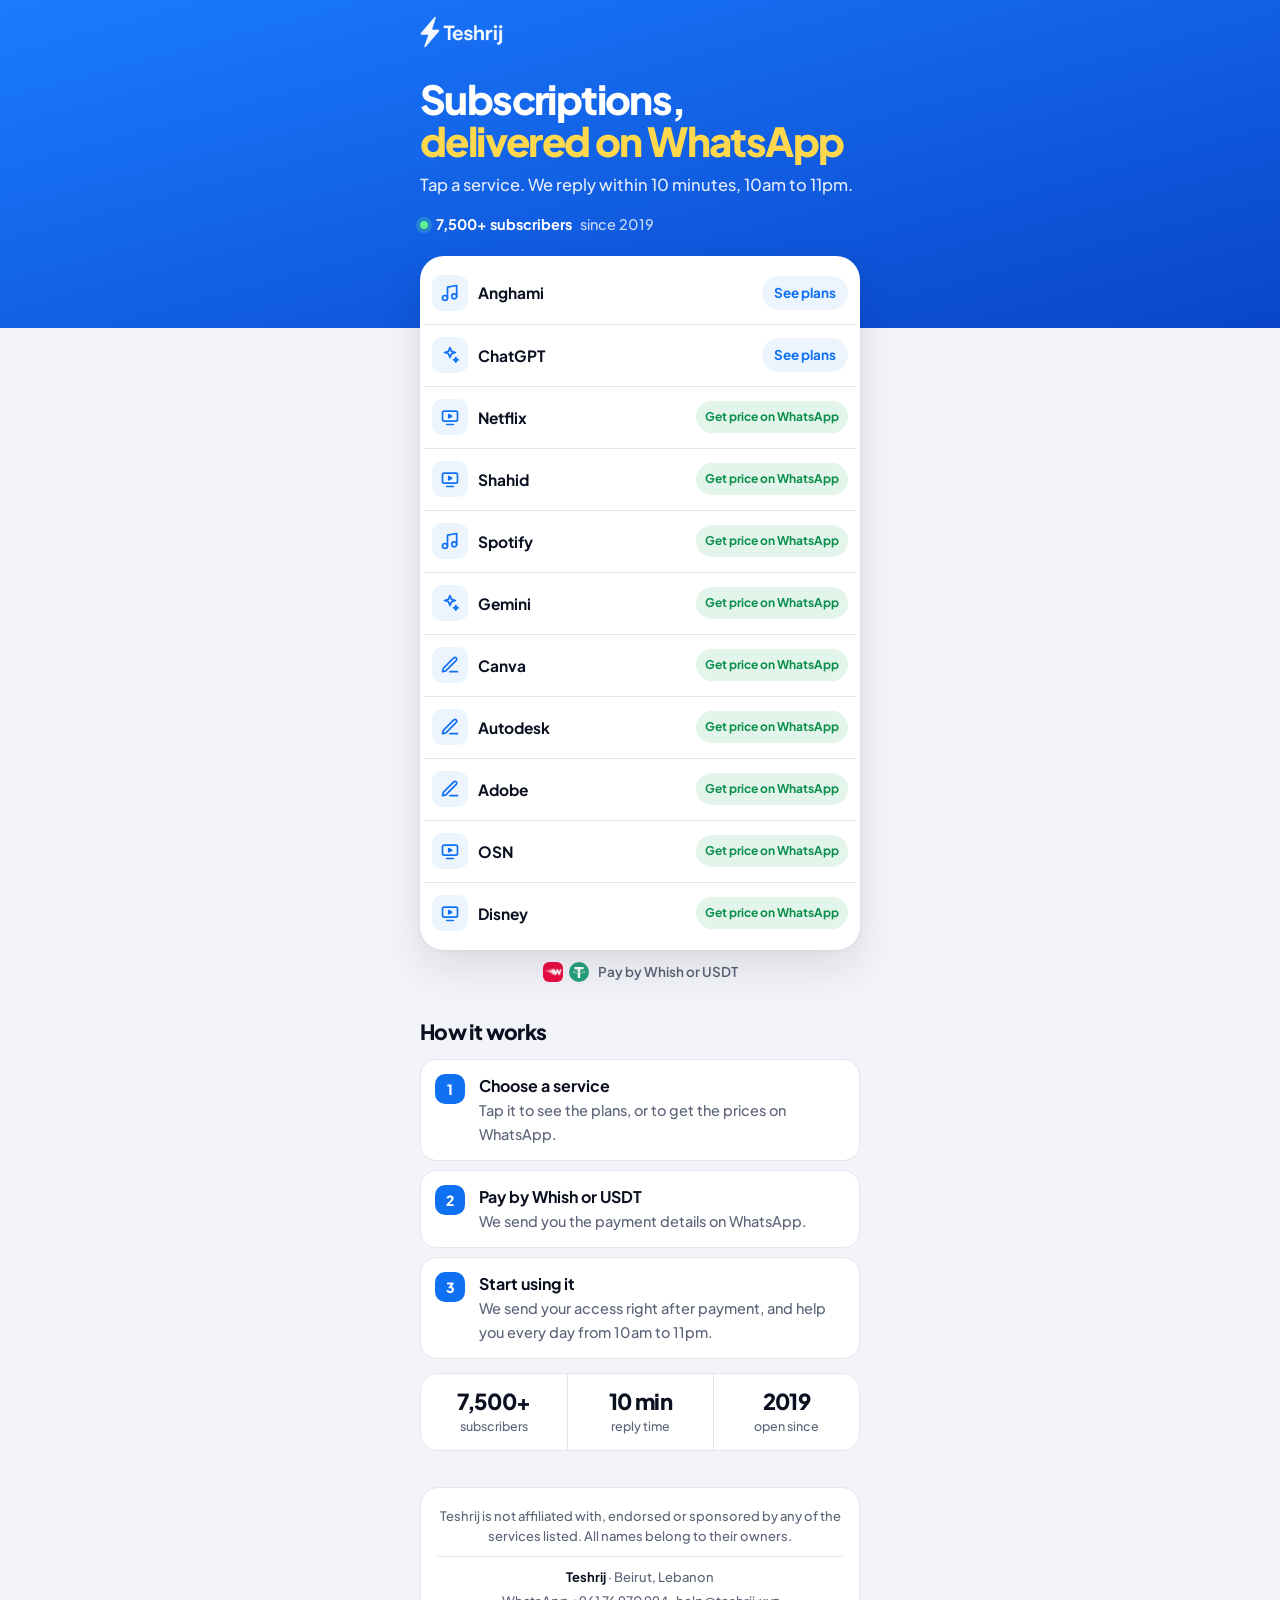
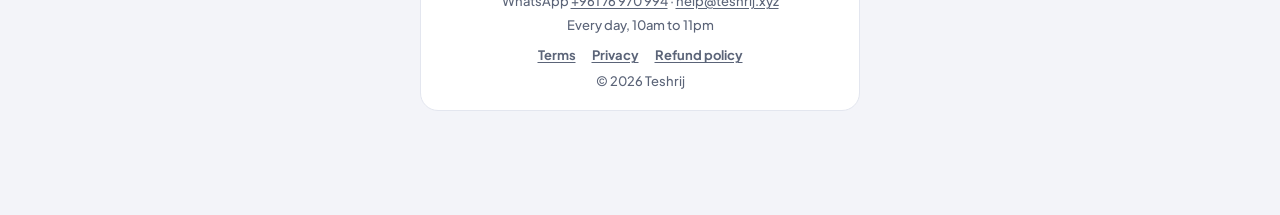
==== commit 67d07006: "Landing pages: plainer wording, shorter privacy policy, no-affiliation lines kept Co-Authored-By: Cl" ====
--- a/index.html
+++ b/index.html
@@ -4,7 +4,7 @@
   <meta charset="utf-8">
   <meta name="viewport" content="width=device-width, initial-scale=1, viewport-fit=cover">
   <title>Teshrij | Subscriptions on WhatsApp</title>
-  <meta name="description" content="Teshrij, an independent subscription reseller in Beirut since 2019. Plans for popular apps and streaming services, ordered on WhatsApp.">
+  <meta name="description" content="Teshrij, Beirut, since 2019. Plans for popular apps and streaming services, ordered on WhatsApp.">
   <meta name="theme-color" content="#1a7bff">
   <link rel="icon" href="data:image/svg+xml,%3Csvg xmlns='http://www.w3.org/2000/svg' viewBox='0 0 32 32'%3E%3Crect width='32' height='32' rx='8' fill='%230f71f2'/%3E%3Cpath transform='translate(4 4)' d='M13 2 3 14h9l-1 8 10-12h-9l1-8z' fill='%23fff'/%3E%3C/svg%3E">
   <link rel="preconnect" href="https://fonts.googleapis.com">
@@ -53,7 +53,6 @@
       <h1>Subscriptions, <em>delivered on WhatsApp</em></h1>
       <p class="lead">Tap a service. We reply within 10 minutes, 10am to 11pm.</p>
       <p class="trust"><span class="dotlive"></span><b>7,500+ subscribers</b> since 2019</p>
-      <p class="who">Teshrij is an independent reseller based in Beirut.</p>
     </div>
   </header>
 
@@ -110,7 +109,7 @@
     </ul>
 
     <footer class="site">
-      <p class="disclaimer">Teshrij is an independent reseller. We are not affiliated with, endorsed or sponsored by any of the services listed. All names belong to their owners.</p>
+      <p class="disclaimer">Teshrij is not affiliated with, endorsed or sponsored by any of the services listed. All names belong to their owners.</p>
       <p><b>Teshrij</b> · Beirut, Lebanon</p>
       <p>WhatsApp <a href="https://wa.me/96176970994">+961 76 970 994</a> · <a href="mailto:help@teshrij.xyz">help@teshrij.xyz</a></p>
       <p>Every day, 10am to 11pm</p>
